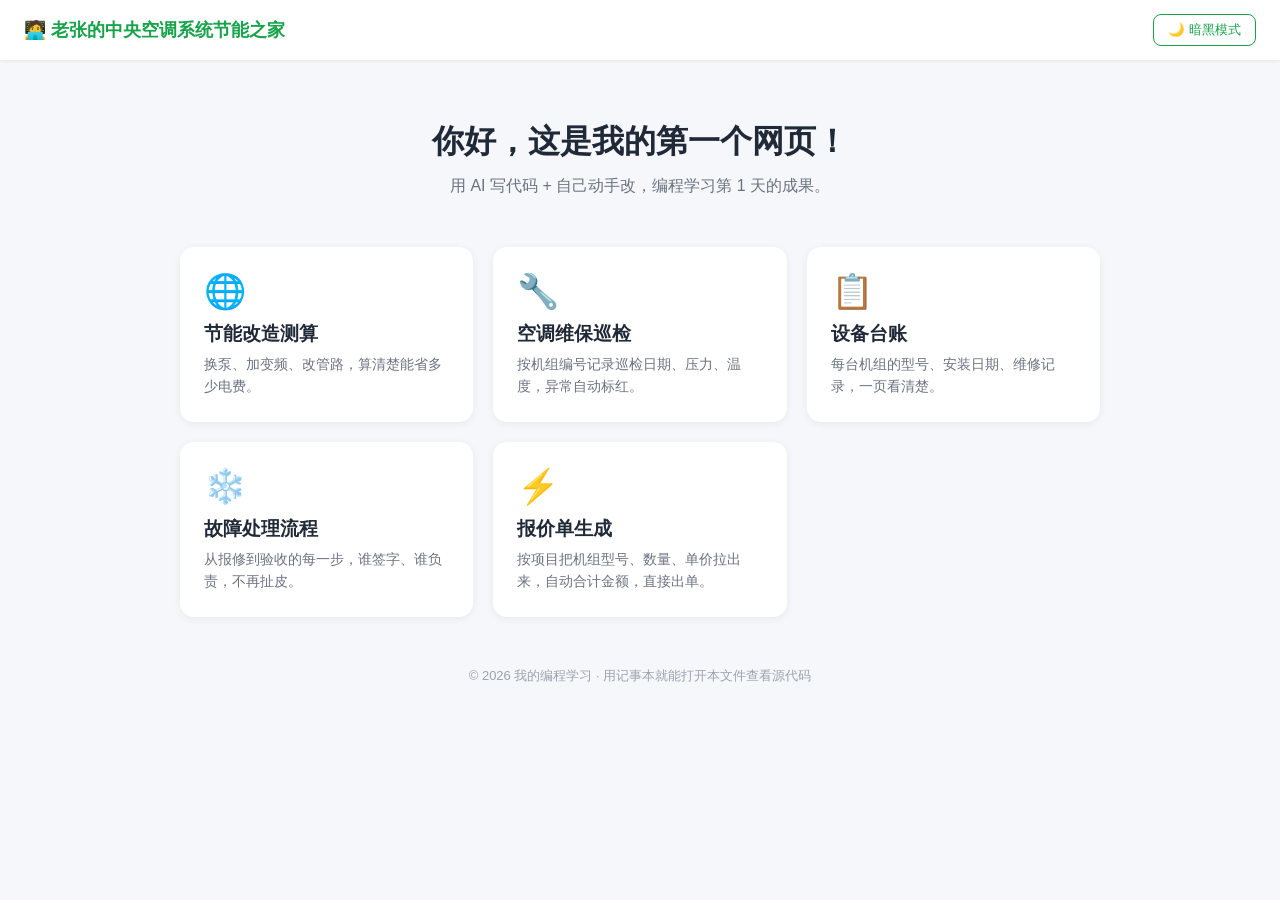
==== index.html @ 810e45f1 "Add files via upload" ====
<!DOCTYPE html>
<html lang="zh-CN">
<head>
  <!-- 告诉浏览器：这是中文网页，手机上也能正常显示 -->
  <meta charset="UTF-8">
  <meta name="viewport" content="width=device-width, initial-scale=1.0">
  <title>我的第一个网页 — 编程学习第 1 天</title>

  <!-- CSS 样式都写在这里（皮肤：控制网页长什么样） -->
  <style>
    /* CSS 变量：改这两个颜色，全站跟着变，先玩这个 */
    :root {
      --主色: #16a34a;        /* 蓝色主题，改成 red 试试 */
      --背景色: #f5f7fa;
      --卡片色: #ffffff;
      --文字色: #1f2937;
    }
    /* 暗黑模式：点击按钮后 body 加上 dark 类，颜色全部切换 */
    body.dark {
      --背景色: #111827;
      --卡片色: #1f2937;
      --文字色: #e5e7eb;
    }

    * { margin: 0; padding: 0; box-sizing: border-box; }
    body {
      font-family: "Microsoft YaHei", sans-serif;
      background: var(--背景色);
      color: var(--文字色);
      transition: background 0.3s, color 0.3s;  /* 颜色切换时有淡入效果 */
    }

    /* ===== 顶部导航栏 ===== */
    header {
      background: var(--卡片色);
      display: flex;
      justify-content: space-between;   /* 左右两端对齐 */
      align-items: center;
      padding: 14px 24px;
      box-shadow: 0 1px 4px rgba(0,0,0,0.08);
      position: sticky; top: 0;         /* 往下滚动时导航栏固定在顶部 */
    }
    header .logo { font-weight: bold; color: var(--主色); font-size: 18px; }
    header button {
      border: 1px solid var(--主色);
      background: transparent;
      color: var(--主色);
      padding: 6px 14px;
      border-radius: 8px;
      cursor: pointer;                  /* 鼠标放上去变小手 */
    }
    header button:hover { background: var(--主色); color: #fff; }

    /* ===== 主标题区 ===== */
    .hero { text-align: center; padding: 60px 20px 30px; }
    .hero h1 { font-size: 32px; margin-bottom: 12px; }
    .hero p  { color: #6b7280; font-size: 16px; }

    /* ===== 卡片区 ===== */
    .cards {
      display: grid;
      grid-template-columns: repeat(auto-fit, minmax(220px, 1fr)); /* 手机上自动变一列 */
      gap: 20px;
      max-width: 960px;
      margin: 0 auto;
      padding: 20px;
    }
    .card {
      background: var(--卡片色);
      border-radius: 14px;
      padding: 24px;
      box-shadow: 0 2px 8px rgba(0,0,0,0.06);
      transition: transform 0.2s;
    }
    .card:hover { transform: translateY(-4px); }   /* 鼠标放上去轻轻上浮 */
    .card .icon  { font-size: 34px; }
    .card h3     { margin: 10px 0 6px; }
    .card p      { font-size: 14px; color: #6b7280; line-height: 1.6; }

    footer { text-align: center; padding: 30px; font-size: 13px; color: #9ca3af; }
  </style>
</head>

<body>
  <!-- HTML 结构（骨架：网页里有什么内容） -->

  <!-- 导航栏 -->
  <header>
    <div class="logo">🧑‍💻 老张的中央空调系统节能之家</div>
    <button id="darkBtn">🌙 暗黑模式</button>
  </header>

  <!-- 主标题 + 介绍 -->
  <section class="hero">
    <h1>你好，这是我的第一个网页！</h1>
    <p>用 AI 写代码 + 自己动手改，编程学习第 1 天的成果。</p>
  </section>

  <!-- 四张卡片：想改文字，直接改下面 <h3> 和 <p> 里的中文 -->
  <section class="cards">
    <div class="card">
      <div class="icon">🌐</div>
      <h3>节能改造测算</h3>
      <p>换泵、加变频、改管路，算清楚能省多少电费。</p>
    </div>
    <div class="card">
      <div class="icon">🔧</div>
      <h3>空调维保巡检</h3>
      <p>按机组编号记录巡检日期、压力、温度，异常自动标红。</p>
    </div>
    <div class="card">
      <div class="icon">📋</div>
      <h3>设备台账</h3>
      <p>每台机组的型号、安装日期、维修记录，一页看清楚。</p>
    </div>
    <div class="card">
      <div class="icon">❄️</div>
      <h3>故障处理流程</h3>
      <p>从报修到验收的每一步，谁签字、谁负责，不再扯皮。</p>
    </div>
  <div class="card">
      <div class="icon">⚡</div>
      <h3>报价单生成</h3>
      <p>按项目把机组型号、数量、单价拉出来，自动合计金额，直接出单。</p>
    </div>
  </section>

  <footer>© 2026 我的编程学习 · 用记事本就能打开本文件查看源代码</footer>

  <!-- JavaScript（大脑：网页怎么动） -->
  <script>
    // 找到按钮，点击时切换暗黑模式
    const btn = document.getElementById('darkBtn');
    btn.addEventListener('click', function () {
      document.body.classList.toggle('dark');
      // 顺便换按钮上的文字
      if (document.body.classList.contains('dark')) {
        btn.textContent = '☀️ 明亮模式';
      } else {
        btn.textContent = '🌙 暗黑模式';
      }
    });
  </script>
</body>
</html>
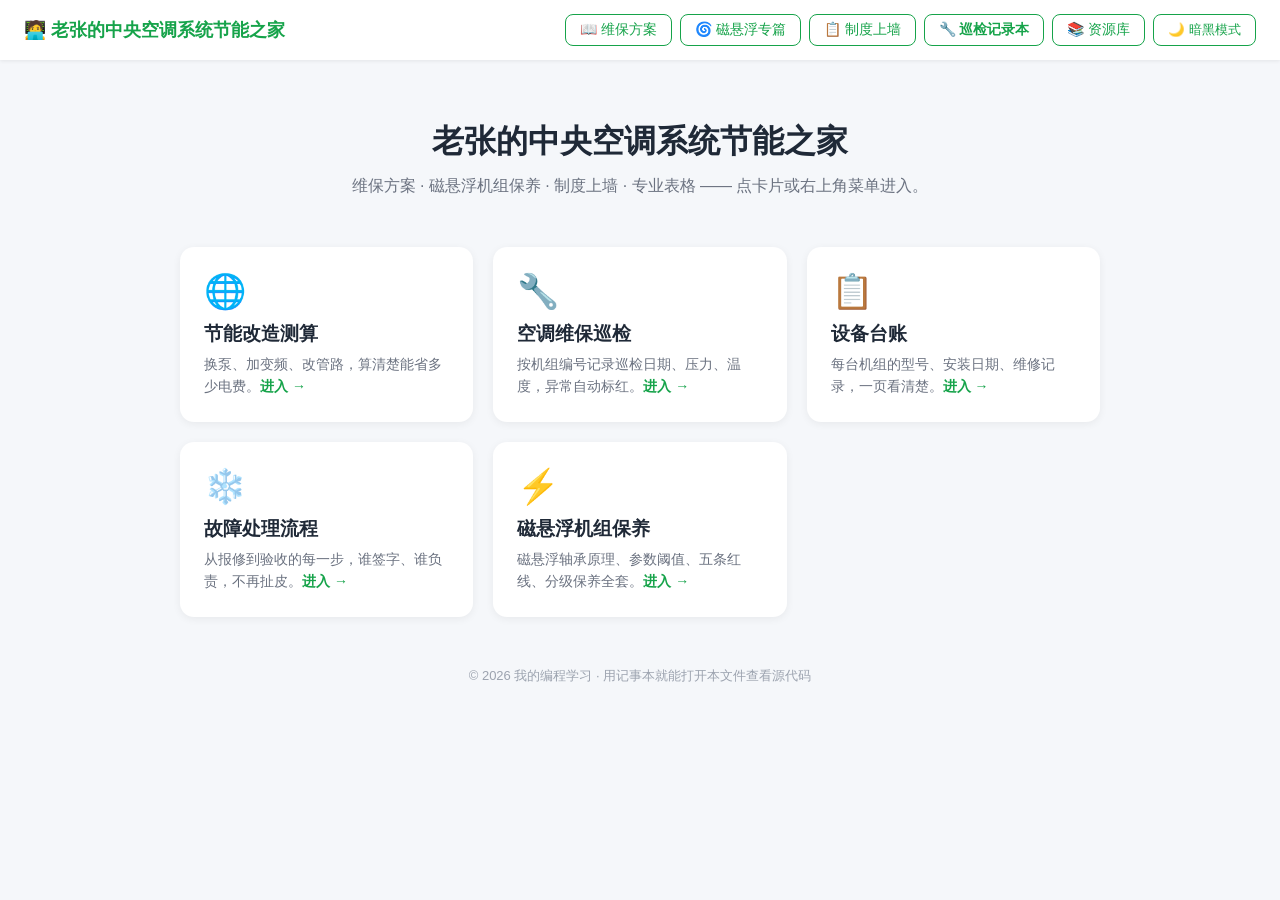
==== commit ac6857a4: "Add files via upload" ====
--- a/index.html
+++ b/index.html
@@ -4,7 +4,7 @@
   <!-- 告诉浏览器：这是中文网页，手机上也能正常显示 -->
   <meta charset="UTF-8">
   <meta name="viewport" content="width=device-width, initial-scale=1.0">
-  <title>我的第一个网页 — 编程学习第 1 天</title>
+ <title>老张的中央空调系统节能之家</title>
 
   <!-- CSS 样式都写在这里（皮肤：控制网页长什么样） -->
   <style>
@@ -87,41 +87,48 @@
   <!-- 导航栏 -->
   <header>
     <div class="logo">🧑‍💻 老张的中央空调系统节能之家</div>
-    <button id="darkBtn">🌙 暗黑模式</button>
+    <div style="display:flex; gap:8px; align-items:center; flex-wrap:wrap;">
+      <a href="hvac-plan.html" style="border:1px solid var(--主色); color:var(--主色); padding:6px 14px; border-radius:8px; text-decoration:none; font-size:14px;" onmouseover="this.style.background='var(--主色)';this.style.color='#fff'" onmouseout="this.style.background='transparent';this.style.color='var(--主色)'">📖 维保方案</a>
+      <a href="maglev.html" style="border:1px solid var(--主色); color:var(--主色); padding:6px 14px; border-radius:8px; text-decoration:none; font-size:14px;" onmouseover="this.style.background='var(--主色)';this.style.color='#fff'" onmouseout="this.style.background='transparent';this.style.color='var(--主色)'">🌀 磁悬浮专篇</a>
+      <a href="zhidu.html" style="border:1px solid var(--主色); color:var(--主色); padding:6px 14px; border-radius:8px; text-decoration:none; font-size:14px;" onmouseover="this.style.background='var(--主色)';this.style.color='#fff'" onmouseout="this.style.background='transparent';this.style.color='var(--主色)'">📋 制度上墙</a>
+      <a href="巡检记录本.html" style="border:1px solid var(--主色); color:var(--主色); padding:6px 14px; border-radius:8px; text-decoration:none; font-size:14px; font-weight:bold;" onmouseover="this.style.background='var(--主色)';this.style.color='#fff'" onmouseout="this.style.background='transparent';this.style.color='var(--主色)'">🔧 巡检记录本</a>
+      <a href="resources.html" style="border:1px solid var(--主色); color:var(--主色); padding:6px 14px; border-radius:8px; text-decoration:none; font-size:14px;" onmouseover="this.style.background='var(--主色)';this.style.color='#fff'" onmouseout="this.style.background='transparent';this.style.color='var(--主色)'">📚 资源库</a>
+      <button id="darkBtn">🌙 暗黑模式</button>
+    </div>
   </header>
 
   <!-- 主标题 + 介绍 -->
   <section class="hero">
-    <h1>你好，这是我的第一个网页！</h1>
-    <p>用 AI 写代码 + 自己动手改，编程学习第 1 天的成果。</p>
+    <h1>老张的中央空调系统节能之家</h1>
+    <p>维保方案 · 磁悬浮机组保养 · 制度上墙 · 专业表格 —— 点卡片或右上角菜单进入。</p>
   </section>
 
-  <!-- 四张卡片：想改文字，直接改下面 <h3> 和 <p> 里的中文 -->
+  <!-- 四张卡片：点击卡片直接进入对应内容页 -->
   <section class="cards">
-    <div class="card">
+    <div class="card" style="cursor:pointer" onclick="location.href='card-jieneng.html'">
       <div class="icon">🌐</div>
       <h3>节能改造测算</h3>
-      <p>换泵、加变频、改管路，算清楚能省多少电费。</p>
+      <p>换泵、加变频、改管路，算清楚能省多少电费。<b style="color:var(--主色)">进入 →</b></p>
     </div>
-    <div class="card">
+    <div class="card" style="cursor:pointer" onclick="location.href='card-xunjian.html'">
       <div class="icon">🔧</div>
       <h3>空调维保巡检</h3>
-      <p>按机组编号记录巡检日期、压力、温度，异常自动标红。</p>
+      <p>按机组编号记录巡检日期、压力、温度，异常自动标红。<b style="color:var(--主色)">进入 →</b></p>
     </div>
-    <div class="card">
+    <div class="card" style="cursor:pointer" onclick="location.href='card-taizhang.html'">
       <div class="icon">📋</div>
       <h3>设备台账</h3>
-      <p>每台机组的型号、安装日期、维修记录，一页看清楚。</p>
+      <p>每台机组的型号、安装日期、维修记录，一页看清楚。<b style="color:var(--主色)">进入 →</b></p>
     </div>
-    <div class="card">
+    <div class="card" style="cursor:pointer" onclick="location.href='card-guzhang.html'">
       <div class="icon">❄️</div>
       <h3>故障处理流程</h3>
-      <p>从报修到验收的每一步，谁签字、谁负责，不再扯皮。</p>
+      <p>从报修到验收的每一步，谁签字、谁负责，不再扯皮。<b style="color:var(--主色)">进入 →</b></p>
     </div>
-  <div class="card">
+  <div class="card" style="cursor:pointer" onclick="location.href='maglev.html'">
       <div class="icon">⚡</div>
-      <h3>报价单生成</h3>
-      <p>按项目把机组型号、数量、单价拉出来，自动合计金额，直接出单。</p>
+      <h3>磁悬浮机组保养</h3>
+      <p>磁悬浮轴承原理、参数阈值、五条红线、分级保养全套。<b style="color:var(--主色)">进入 →</b></p>
     </div>
   </section>
 
